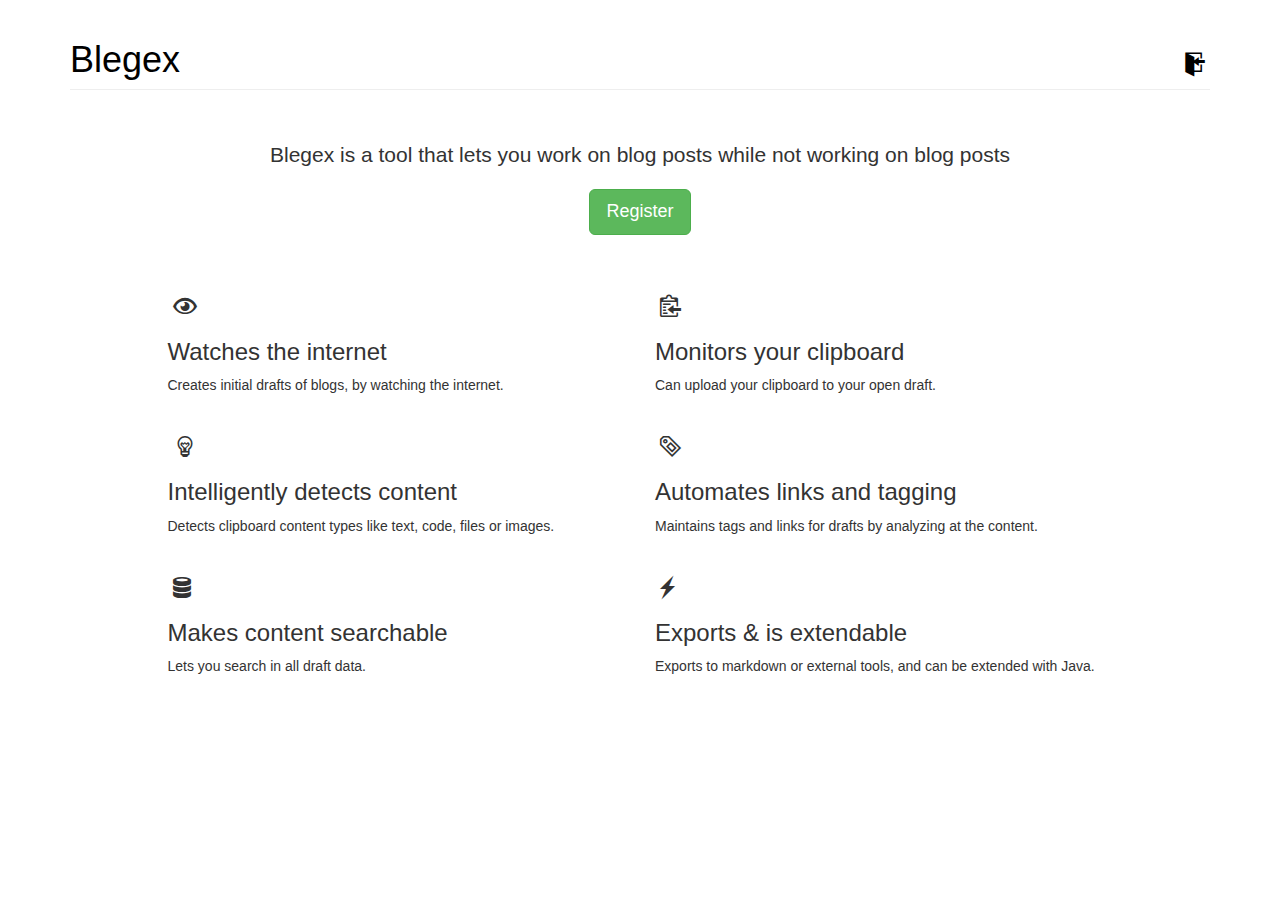
==== blegex-server/src/main/webapp/index.html @ 46b0caad "Refactored to use awesome Spring Boot" ====
<!doctype html>
<html>
  <head>
    <script src="js/lib/angular-1.3.0-beta.13.min.js"></script>
    <script src="js/lib/angular-resource-1.3.0-beta.13.min.js"></script>
    <script src="js/lib/angular-route-1.3.0-beta.13.min.js"></script>
    <script src="js/lib/jquery-2.1.1.min.js"></script>
    <script src="js/lib/bootstrap-3.1.1.min.js"></script>
    <script src="js/lib/ui-bootstrap-tpls-0.11.0.min.js"></script>
    <script src="js/modules/blegex.ui.js"></script>
    <script src="js/modules/blegex.user.js"></script>
    <script src="js/modules/blegex.js"></script>
    <link href="css/bootstrap-3.1.1.min.css" rel="stylesheet"/>
    <link href="css/octicons.css" rel="stylesheet"/>
    <link href="css/custom.css" rel="stylesheet"/>
  </head>
  <body data-ng-app="blegex">
    <div class="container">
      <div class="row">
        <div class="col-md-12">
          <h1 class="page-header"><a href="#/">Blegex</a>
            <span class="pull-right" data-ng-hide="authentication.isSignedIn">
              <a href="#/login" data-tooltip-placement="bottom" data-tooltip="Sign in"><span class="medium-octicon octicon-sign-in"></span></a>
            </span>
            <span class="pull-right" data-ng-show="authentication.isSignedIn">
              <a href="#/inbox" data-tooltip-placement="bottom" data-tooltip="Draft inbox"><span class="medium-octicon octicon-inbox"></span></a>
              <a href="#/draft" data-tooltip-placement="bottom" data-tooltip="Current draft"><span class="medium-octicon octicon-repo"></span></a>
              <a href="#/database" data-tooltip-placement="bottom" data-tooltip="Content database"><span class="medium-octicon octicon-database"></span></a>
              <a href="#/configuration" data-tooltip-placement="bottom" data-tooltip="Configuration"><span class="medium-octicon octicon-tools"></span></a>
              <a href="#/logout" data-tooltip-placement="bottom" data-tooltip="Sign out"><span class="medium-octicon octicon-sign-out"></span></a>
            </span>
          </h1>
        </div>
      </div>
      <div data-ng-view></div>
    </div>
  </body>
</html>
---- blegex-server/src/main/webapp/css/octicons.css ----
@font-face {
  font-family: 'octicons';
  src: url('octicons.eot?#iefix') format('embedded-opentype'),
       url('octicons.woff') format('woff'),
       url('octicons.ttf') format('truetype'),
       url('octicons.svg#octicons') format('svg');
  font-weight: normal;
  font-style: normal;
}

/*

.octicon is optimized for 16px.
.mega-octicon is optimized for 32px but can be used larger.

*/
.octicon {
  font: normal normal 16px octicons;
  line-height: 1;
  display: inline-block;
  text-decoration: none;
  -webkit-font-smoothing: antialiased;
  -moz-osx-font-smoothing: grayscale;
}
.mega-octicon {
  font: normal normal 32px octicons;
  line-height: 1;
  display: inline-block;
  text-decoration: none;
  -webkit-font-smoothing: antialiased;
  -moz-osx-font-smoothing: grayscale;
}

.octicon-alert:before { content: '\f02d'} /*  */
.octicon-alignment-align:before { content: '\f08a'} /*  */
.octicon-alignment-aligned-to:before { content: '\f08e'} /*  */
.octicon-alignment-unalign:before { content: '\f08b'} /*  */
.octicon-arrow-down:before { content: '\f03f'} /*  */
.octicon-arrow-left:before { content: '\f040'} /*  */
.octicon-arrow-right:before { content: '\f03e'} /*  */
.octicon-arrow-small-down:before { content: '\f0a0'} /*  */
.octicon-arrow-small-left:before { content: '\f0a1'} /*  */
.octicon-arrow-small-right:before { content: '\f071'} /*  */
.octicon-arrow-small-up:before { content: '\f09f'} /*  */
.octicon-arrow-up:before { content: '\f03d'} /*  */
.octicon-beer:before { content: '\f069'} /*  */
.octicon-book:before { content: '\f007'} /*  */
.octicon-bookmark:before { content: '\f07b'} /*  */
.octicon-briefcase:before { content: '\f0d3'} /*  */
.octicon-broadcast:before { content: '\f048'} /*  */
.octicon-browser:before { content: '\f0c5'} /*  */
.octicon-bug:before { content: '\f091'} /*  */
.octicon-calendar:before { content: '\f068'} /*  */
.octicon-check:before { content: '\f03a'} /*  */
.octicon-checklist:before { content: '\f076'} /*  */
.octicon-chevron-down:before { content: '\f0a3'} /*  */
.octicon-chevron-left:before { content: '\f0a4'} /*  */
.octicon-chevron-right:before { content: '\f078'} /*  */
.octicon-chevron-up:before { content: '\f0a2'} /*  */
.octicon-circle-slash:before { content: '\f084'} /*  */
.octicon-circuit-board:before { content: '\f0d6'} /*  */
.octicon-clippy:before { content: '\f035'} /*  */
.octicon-clock:before { content: '\f046'} /*  */
.octicon-cloud-download:before { content: '\f00b'} /*  */
.octicon-cloud-upload:before { content: '\f00c'} /*  */
.octicon-code:before { content: '\f05f'} /*  */
.octicon-color-mode:before { content: '\f065'} /*  */
.octicon-comment-add:before,
.octicon-comment:before { content: '\f02b'} /*  */
.octicon-comment-discussion:before { content: '\f04f'} /*  */
.octicon-credit-card:before { content: '\f045'} /*  */
.octicon-dash:before { content: '\f0ca'} /*  */
.octicon-dashboard:before { content: '\f07d'} /*  */
.octicon-database:before { content: '\f096'} /*  */
.octicon-device-camera:before { content: '\f056'} /*  */
.octicon-device-camera-video:before { content: '\f057'} /*  */
.octicon-device-desktop:before { content: '\f27c'} /*  */
.octicon-device-mobile:before { content: '\f038'} /*  */
.octicon-diff:before { content: '\f04d'} /*  */
.octicon-diff-added:before { content: '\f06b'} /*  */
.octicon-diff-ignored:before { content: '\f099'} /*  */
.octicon-diff-modified:before { content: '\f06d'} /*  */
.octicon-diff-removed:before { content: '\f06c'} /*  */
.octicon-diff-renamed:before { content: '\f06e'} /*  */
.octicon-ellipsis:before { content: '\f09a'} /*  */
.octicon-eye-unwatch:before,
.octicon-eye-watch:before,
.octicon-eye:before { content: '\f04e'} /*  */
.octicon-file-binary:before { content: '\f094'} /*  */
.octicon-file-code:before { content: '\f010'} /*  */
.octicon-file-directory:before { content: '\f016'} /*  */
.octicon-file-media:before { content: '\f012'} /*  */
.octicon-file-pdf:before { content: '\f014'} /*  */
.octicon-file-submodule:before { content: '\f017'} /*  */
.octicon-file-symlink-directory:before { content: '\f0b1'} /*  */
.octicon-file-symlink-file:before { content: '\f0b0'} /*  */
.octicon-file-text:before { content: '\f011'} /*  */
.octicon-file-zip:before { content: '\f013'} /*  */
.octicon-flame:before { content: '\f0d2'} /*  */
.octicon-fold:before { content: '\f0cc'} /*  */
.octicon-gear:before { content: '\f02f'} /*  */
.octicon-gift:before { content: '\f042'} /*  */
.octicon-gist:before { content: '\f00e'} /*  */
.octicon-gist-secret:before { content: '\f08c'} /*  */
.octicon-git-branch-create:before,
.octicon-git-branch-delete:before,
.octicon-git-branch:before { content: '\f020'} /*  */
.octicon-git-commit:before { content: '\f01f'} /*  */
.octicon-git-compare:before { content: '\f0ac'} /*  */
.octicon-git-merge:before { content: '\f023'} /*  */
.octicon-git-pull-request-abandoned:before,
.octicon-git-pull-request:before { content: '\f009'} /*  */
.octicon-globe:before { content: '\f0b6'} /*  */
.octicon-graph:before { content: '\f043'} /*  */
.octicon-heart:before { content: '\2665'} /* ♥ */
.octicon-history:before { content: '\f07e'} /*  */
.octicon-home:before { content: '\f08d'} /*  */
.octicon-horizontal-rule:before { content: '\f070'} /*  */
.octicon-hourglass:before { content: '\f09e'} /*  */
.octicon-hubot:before { content: '\f09d'} /*  */
.octicon-inbox:before { content: '\f0cf'} /*  */
.octicon-info:before { content: '\f059'} /*  */
.octicon-issue-closed:before { content: '\f028'} /*  */
.octicon-issue-opened:before { content: '\f026'} /*  */
.octicon-issue-reopened:before { content: '\f027'} /*  */
.octicon-jersey:before { content: '\f019'} /*  */
.octicon-jump-down:before { content: '\f072'} /*  */
.octicon-jump-left:before { content: '\f0a5'} /*  */
.octicon-jump-right:before { content: '\f0a6'} /*  */
.octicon-jump-up:before { content: '\f073'} /*  */
.octicon-key:before { content: '\f049'} /*  */
.octicon-keyboard:before { content: '\f00d'} /*  */
.octicon-law:before { content: '\f0d8'} /*  */
.octicon-light-bulb:before { content: '\f000'} /*  */
.octicon-link:before { content: '\f05c'} /*  */
.octicon-link-external:before { content: '\f07f'} /*  */
.octicon-list-ordered:before { content: '\f062'} /*  */
.octicon-list-unordered:before { content: '\f061'} /*  */
.octicon-location:before { content: '\f060'} /*  */
.octicon-gist-private:before,
.octicon-mirror-private:before,
.octicon-git-fork-private:before,
.octicon-lock:before { content: '\f06a'} /*  */
.octicon-logo-github:before { content: '\f092'} /*  */
.octicon-mail:before { content: '\f03b'} /*  */
.octicon-mail-read:before { content: '\f03c'} /*  */
.octicon-mail-reply:before { content: '\f051'} /*  */
.octicon-mark-github:before { content: '\f00a'} /*  */
.octicon-markdown:before { content: '\f0c9'} /*  */
.octicon-megaphone:before { content: '\f077'} /*  */
.octicon-mention:before { content: '\f0be'} /*  */
.octicon-microscope:before { content: '\f089'} /*  */
.octicon-milestone:before { content: '\f075'} /*  */
.octicon-mirror-public:before,
.octicon-mirror:before { content: '\f024'} /*  */
.octicon-mortar-board:before { content: '\f0d7'} /*  */
.octicon-move-down:before { content: '\f0a8'} /*  */
.octicon-move-left:before { content: '\f074'} /*  */
.octicon-move-right:before { content: '\f0a9'} /*  */
.octicon-move-up:before { content: '\f0a7'} /*  */
.octicon-mute:before { content: '\f080'} /*  */
.octicon-no-newline:before { content: '\f09c'} /*  */
.octicon-octoface:before { content: '\f008'} /*  */
.octicon-organization:before { content: '\f037'} /*  */
.octicon-package:before { content: '\f0c4'} /*  */
.octicon-paintcan:before { content: '\f0d1'} /*  */
.octicon-pencil:before { content: '\f058'} /*  */
.octicon-person-add:before,
.octicon-person-follow:before,
.octicon-person:before { content: '\f018'} /*  */
.octicon-pin:before { content: '\f041'} /*  */
.octicon-playback-fast-forward:before { content: '\f0bd'} /*  */
.octicon-playback-pause:before { content: '\f0bb'} /*  */
.octicon-playback-play:before { content: '\f0bf'} /*  */
.octicon-playback-rewind:before { content: '\f0bc'} /*  */
.octicon-plug:before { content: '\f0d4'} /*  */
.octicon-repo-create:before,
.octicon-gist-new:before,
.octicon-file-directory-create:before,
.octicon-file-add:before,
.octicon-plus:before { content: '\f05d'} /*  */
.octicon-podium:before { content: '\f0af'} /*  */
.octicon-primitive-dot:before { content: '\f052'} /*  */
.octicon-primitive-square:before { content: '\f053'} /*  */
.octicon-pulse:before { content: '\f085'} /*  */
.octicon-puzzle:before { content: '\f0c0'} /*  */
.octicon-question:before { content: '\f02c'} /*  */
.octicon-quote:before { content: '\f063'} /*  */
.octicon-radio-tower:before { content: '\f030'} /*  */
.octicon-repo-delete:before,
.octicon-repo:before { content: '\f001'} /*  */
.octicon-repo-clone:before { content: '\f04c'} /*  */
.octicon-repo-force-push:before { content: '\f04a'} /*  */
.octicon-gist-fork:before,
.octicon-repo-forked:before { content: '\f002'} /*  */
.octicon-repo-pull:before { content: '\f006'} /*  */
.octicon-repo-push:before { content: '\f005'} /*  */
.octicon-rocket:before { content: '\f033'} /*  */
.octicon-rss:before { content: '\f034'} /*  */
.octicon-ruby:before { content: '\f047'} /*  */
.octicon-screen-full:before { content: '\f066'} /*  */
.octicon-screen-normal:before { content: '\f067'} /*  */
.octicon-search-save:before,
.octicon-search:before { content: '\f02e'} /*  */
.octicon-server:before { content: '\f097'} /*  */
.octicon-settings:before { content: '\f07c'} /*  */
.octicon-log-in:before,
.octicon-sign-in:before { content: '\f036'} /*  */
.octicon-log-out:before,
.octicon-sign-out:before { content: '\f032'} /*  */
.octicon-split:before { content: '\f0c6'} /*  */
.octicon-squirrel:before { content: '\f0b2'} /*  */
.octicon-star-add:before,
.octicon-star-delete:before,
.octicon-star:before { content: '\f02a'} /*  */
.octicon-steps:before { content: '\f0c7'} /*  */
.octicon-stop:before { content: '\f08f'} /*  */
.octicon-repo-sync:before,
.octicon-sync:before { content: '\f087'} /*  */
.octicon-tag-remove:before,
.octicon-tag-add:before,
.octicon-tag:before { content: '\f015'} /*  */
.octicon-telescope:before { content: '\f088'} /*  */
.octicon-terminal:before { content: '\f0c8'} /*  */
.octicon-three-bars:before { content: '\f05e'} /*  */
.octicon-tools:before { content: '\f031'} /*  */
.octicon-trashcan:before { content: '\f0d0'} /*  */
.octicon-triangle-down:before { content: '\f05b'} /*  */
.octicon-triangle-left:before { content: '\f044'} /*  */
.octicon-triangle-right:before { content: '\f05a'} /*  */
.octicon-triangle-up:before { content: '\f0aa'} /*  */
.octicon-unfold:before { content: '\f039'} /*  */
.octicon-unmute:before { content: '\f0ba'} /*  */
.octicon-versions:before { content: '\f064'} /*  */
.octicon-remove-close:before,
.octicon-x:before { content: '\f081'} /*  */
.octicon-zap:before { content: '\26A1'} /* ⚡ */
---- blegex-server/src/main/webapp/css/custom.css ----
.medium-octicon {
    font: normal normal 24px octicons;
    line-height: 1;
    display: inline-block;
    text-decoration: none;
    -webkit-font-smoothing: antialiased;
    -moz-osx-font-smoothing: grayscale;
    padding: 0 5px;
}

[data-ng-click] {
    cursor: pointer;
}

.page-header a {
    color: black !important;
}

.row {
    padding-bottom: 30px;
}
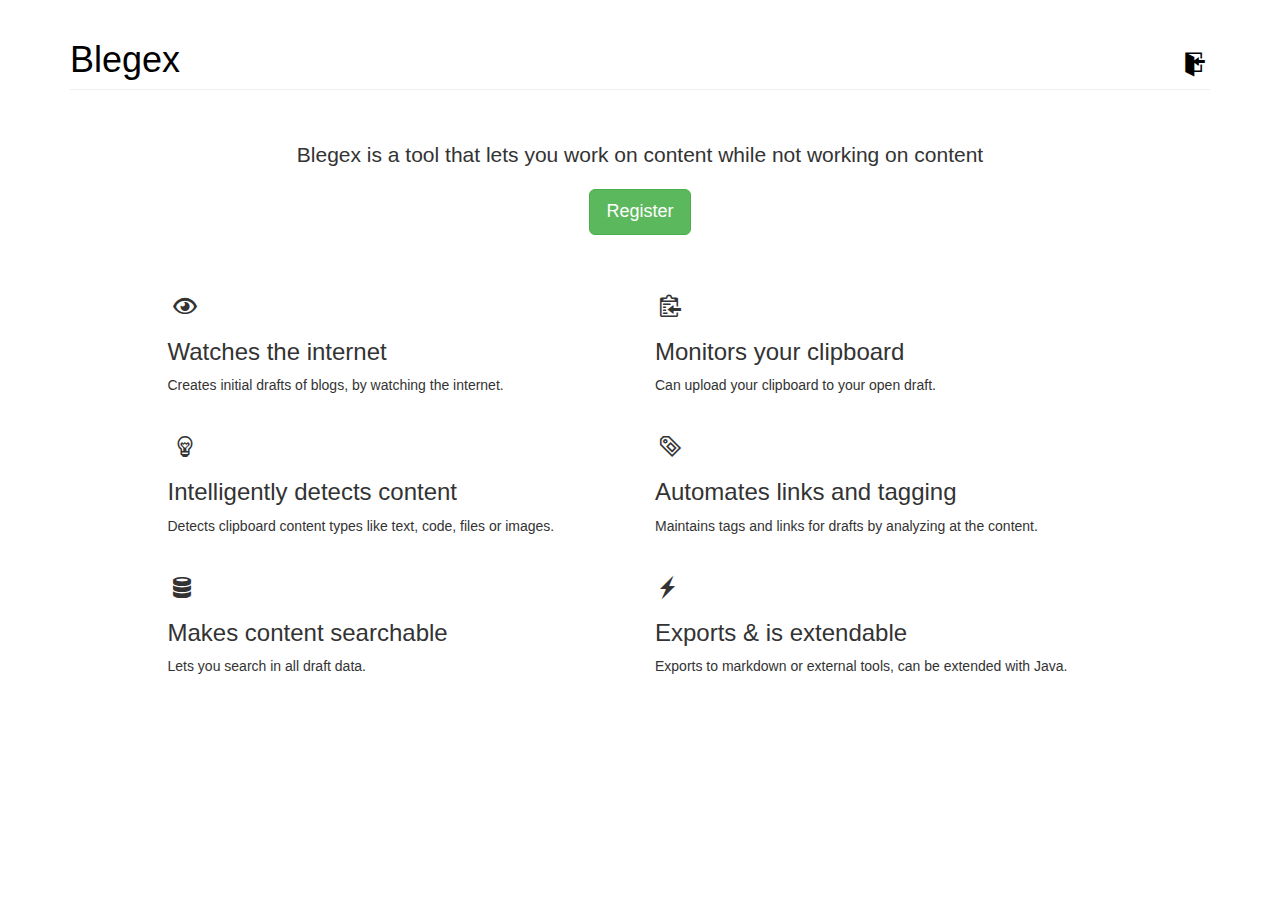
==== commit 084abf2c: "Added basic sources, separated client and server" ====
--- a/blegex-server/src/main/webapp/index.html
+++ b/blegex-server/src/main/webapp/index.html
@@ -7,7 +7,9 @@
     <script src="js/lib/jquery-2.1.1.min.js"></script>
     <script src="js/lib/bootstrap-3.1.1.min.js"></script>
     <script src="js/lib/ui-bootstrap-tpls-0.11.0.min.js"></script>
+    <script src="js/lib/angular-local-storage.min.js"></script>
     <script src="js/modules/blegex.ui.js"></script>
+    <script src="js/modules/blegex.resources.js"></script>
     <script src="js/modules/blegex.user.js"></script>
     <script src="js/modules/blegex.js"></script>
     <link href="css/bootstrap-3.1.1.min.css" rel="stylesheet"/>
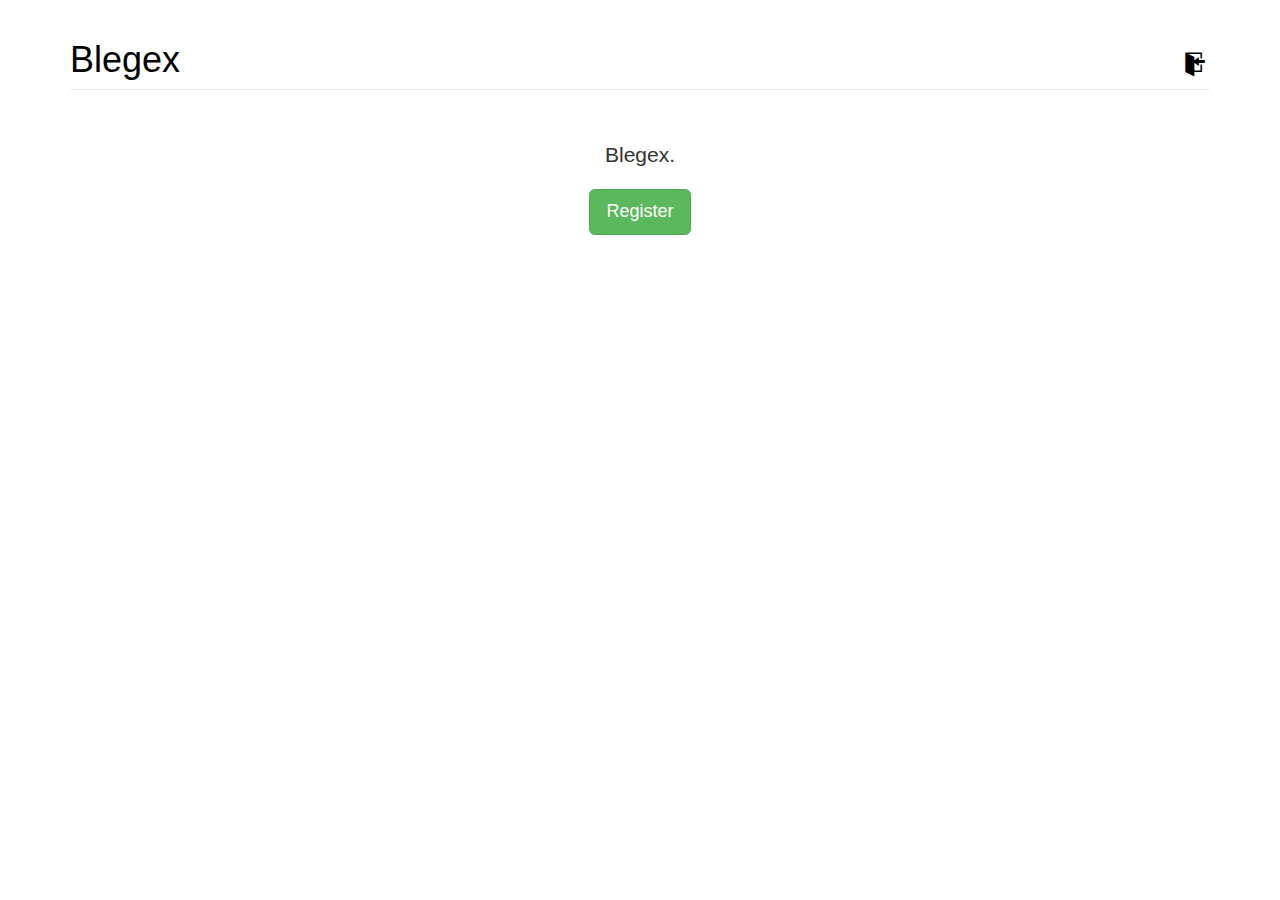
==== commit e502cb19: "Large update - project now more generic for archetype-like usage, moved entities and repositories to" ====
--- a/blegex-server/src/main/webapp/index.html
+++ b/blegex-server/src/main/webapp/index.html
@@ -25,10 +25,7 @@
               <a href="#/login" data-tooltip-placement="bottom" data-tooltip="Sign in"><span class="medium-octicon octicon-sign-in"></span></a>
             </span>
             <span class="pull-right" data-ng-show="authentication.isSignedIn">
-              <a href="#/inbox" data-tooltip-placement="bottom" data-tooltip="Draft inbox"><span class="medium-octicon octicon-inbox"></span></a>
-              <a href="#/draft" data-tooltip-placement="bottom" data-tooltip="Current draft"><span class="medium-octicon octicon-repo"></span></a>
-              <a href="#/database" data-tooltip-placement="bottom" data-tooltip="Content database"><span class="medium-octicon octicon-database"></span></a>
-              <a href="#/configuration" data-tooltip-placement="bottom" data-tooltip="Configuration"><span class="medium-octicon octicon-tools"></span></a>
+              <a href="#/documents" data-tooltip-placement="bottom" data-tooltip="Documents"><span class="medium-octicon octicon-inbox"></span></a>
               <a href="#/logout" data-tooltip-placement="bottom" data-tooltip="Sign out"><span class="medium-octicon octicon-sign-out"></span></a>
             </span>
           </h1>
